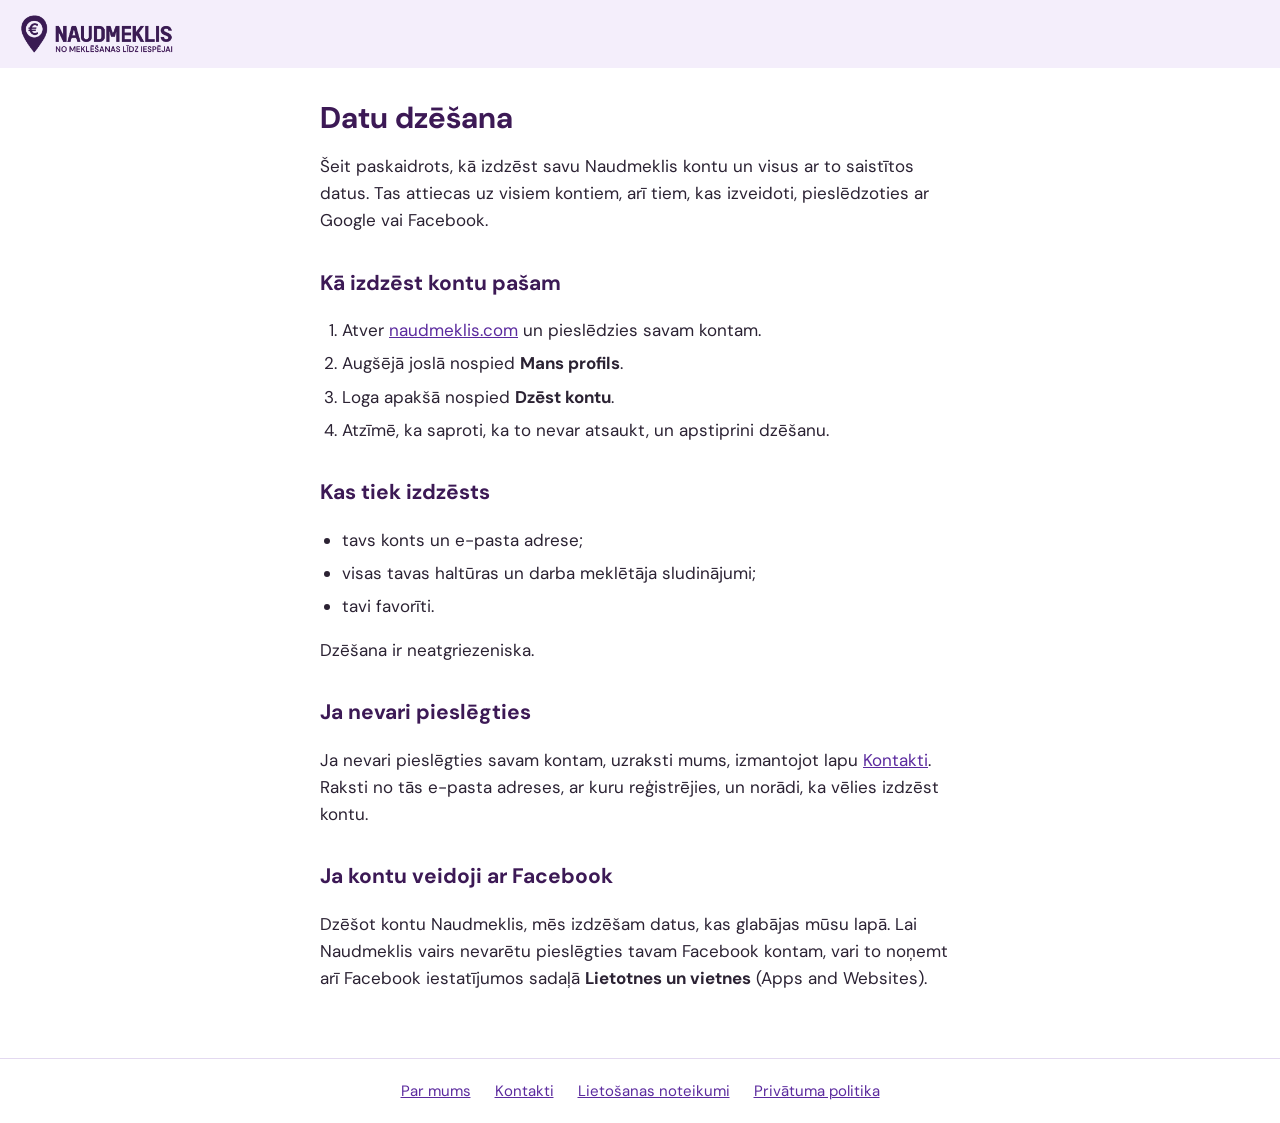
==== datu-dzesana.html @ fa1a4d8c "Add files via upload" ====
<!DOCTYPE html>
<html lang="lv">
<head>
  <meta charset="UTF-8">
  <meta name="viewport" content="width=device-width, initial-scale=1">
  <link rel="icon" type="image/png" href="naudmeklislogobezteksta.png">
  <title>Datu dzēšana – Naudmeklis</title>
  <meta name="description" content="Kā izdzēst savu Naudmeklis kontu un visus ar to saistītos datus.">

  <link rel="preconnect" href="https://fonts.googleapis.com">
  <link rel="preconnect" href="https://fonts.gstatic.com" crossorigin>
  <link href="https://fonts.googleapis.com/css2?family=DM+Sans:wght@400;700&display=swap" rel="stylesheet">

  <style>
    :root {
      --teksts: #2b2233;
      --virsraksti: #3C1955;
      --saite: #5b2a9e;
      --fons: #ffffff;
      --josla: #f4eefb;
    }
    * { box-sizing: border-box; }
    body {
      margin: 0;
      font-family: 'DM Sans', Arial, sans-serif;
      font-size: 17px;
      line-height: 1.6;
      color: var(--teksts);
      background: var(--fons);
    }
    header {
      background: var(--josla);
      padding: 14px 20px;
    }
    header img { height: 40px; display: block; }
    main {
      max-width: 680px;
      margin: 0 auto;
      padding: 32px 20px 48px;
    }
    h1 { color: var(--virsraksti); font-size: 30px; line-height: 1.2; margin: 0 0 16px; }
    h2 { color: var(--virsraksti); font-size: 21px; margin: 32px 0 8px; }
    a { color: var(--saite); }
    ol, ul { padding-left: 22px; }
    li { margin-bottom: 6px; }
    footer {
      border-top: 1px solid #e3d9f0;
      padding: 20px;
      text-align: center;
      font-size: 15px;
    }
    footer a { margin: 0 10px; }
  </style>
</head>
<body>

  <header>
    <a href="index.html"><img src="naudmeklislogoarsaukli.png" alt="Naudmeklis"></a>
  </header>

  <main>
    <h1>Datu dzēšana</h1>
    <p>Šeit paskaidrots, kā izdzēst savu Naudmeklis kontu un visus ar to saistītos datus. Tas attiecas uz visiem kontiem, arī tiem, kas izveidoti, pieslēdzoties ar Google vai Facebook.</p>

    <h2>Kā izdzēst kontu pašam</h2>
    <ol>
      <li>Atver <a href="index.html">naudmeklis.com</a> un pieslēdzies savam kontam.</li>
      <li>Augšējā joslā nospied <strong>Mans profils</strong>.</li>
      <li>Loga apakšā nospied <strong>Dzēst kontu</strong>.</li>
      <li>Atzīmē, ka saproti, ka to nevar atsaukt, un apstiprini dzēšanu.</li>
    </ol>

    <h2>Kas tiek izdzēsts</h2>
    <ul>
      <li>tavs konts un e-pasta adrese;</li>
      <li>visas tavas haltūras un darba meklētāja sludinājumi;</li>
      <li>tavi favorīti.</li>
    </ul>
    <p>Dzēšana ir neatgriezeniska.</p>

    <h2>Ja nevari pieslēgties</h2>
    <p>Ja nevari pieslēgties savam kontam, uzraksti mums, izmantojot lapu <a href="kontakti.html">Kontakti</a>. Raksti no tās e-pasta adreses, ar kuru reģistrējies, un norādi, ka vēlies izdzēst kontu.</p>

    <h2>Ja kontu veidoji ar Facebook</h2>
    <p>Dzēšot kontu Naudmeklis, mēs izdzēšam datus, kas glabājas mūsu lapā. Lai Naudmeklis vairs nevarētu pieslēgties tavam Facebook kontam, vari to noņemt arī Facebook iestatījumos sadaļā <strong>Lietotnes un vietnes</strong> (Apps and Websites).</p>
  </main>

  <footer>
    <a href="par-mums.html">Par mums</a>
    <a href="kontakti.html">Kontakti</a>
    <a href="lietosanas-noteikumi.html">Lietošanas noteikumi</a>
    <a href="privatuma-politika.html">Privātuma politika</a>
  </footer>

</body>
</html>
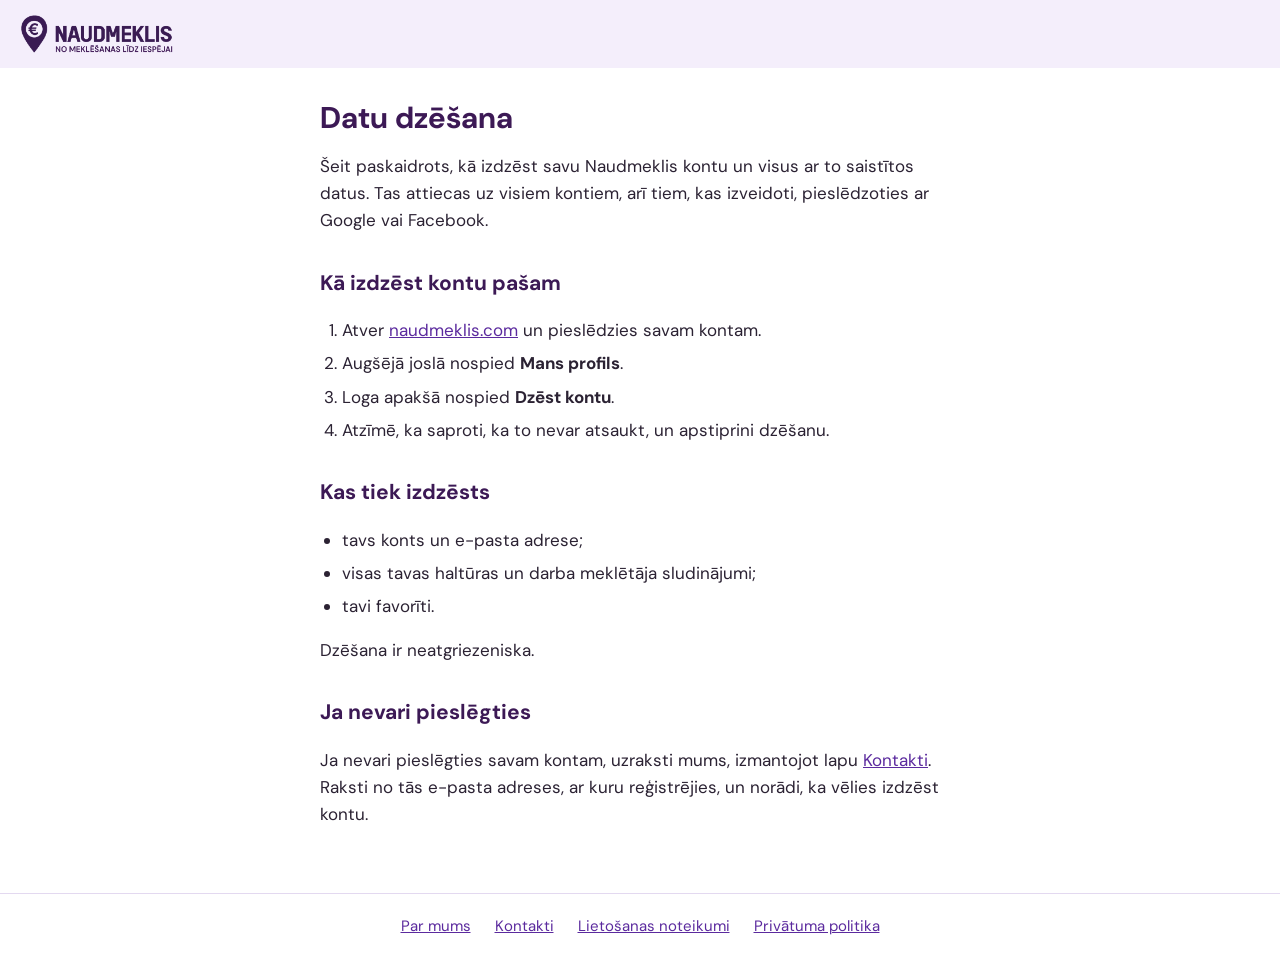
==== commit 2a37767f: "Update datu-dzesana.html" ====
--- a/datu-dzesana.html
+++ b/datu-dzesana.html
@@ -81,9 +81,7 @@
     <h2>Ja nevari pieslēgties</h2>
     <p>Ja nevari pieslēgties savam kontam, uzraksti mums, izmantojot lapu <a href="kontakti.html">Kontakti</a>. Raksti no tās e-pasta adreses, ar kuru reģistrējies, un norādi, ka vēlies izdzēst kontu.</p>
 
-    <h2>Ja kontu veidoji ar Facebook</h2>
-    <p>Dzēšot kontu Naudmeklis, mēs izdzēšam datus, kas glabājas mūsu lapā. Lai Naudmeklis vairs nevarētu pieslēgties tavam Facebook kontam, vari to noņemt arī Facebook iestatījumos sadaļā <strong>Lietotnes un vietnes</strong> (Apps and Websites).</p>
-  </main>
+    </main>
 
   <footer>
     <a href="par-mums.html">Par mums</a>
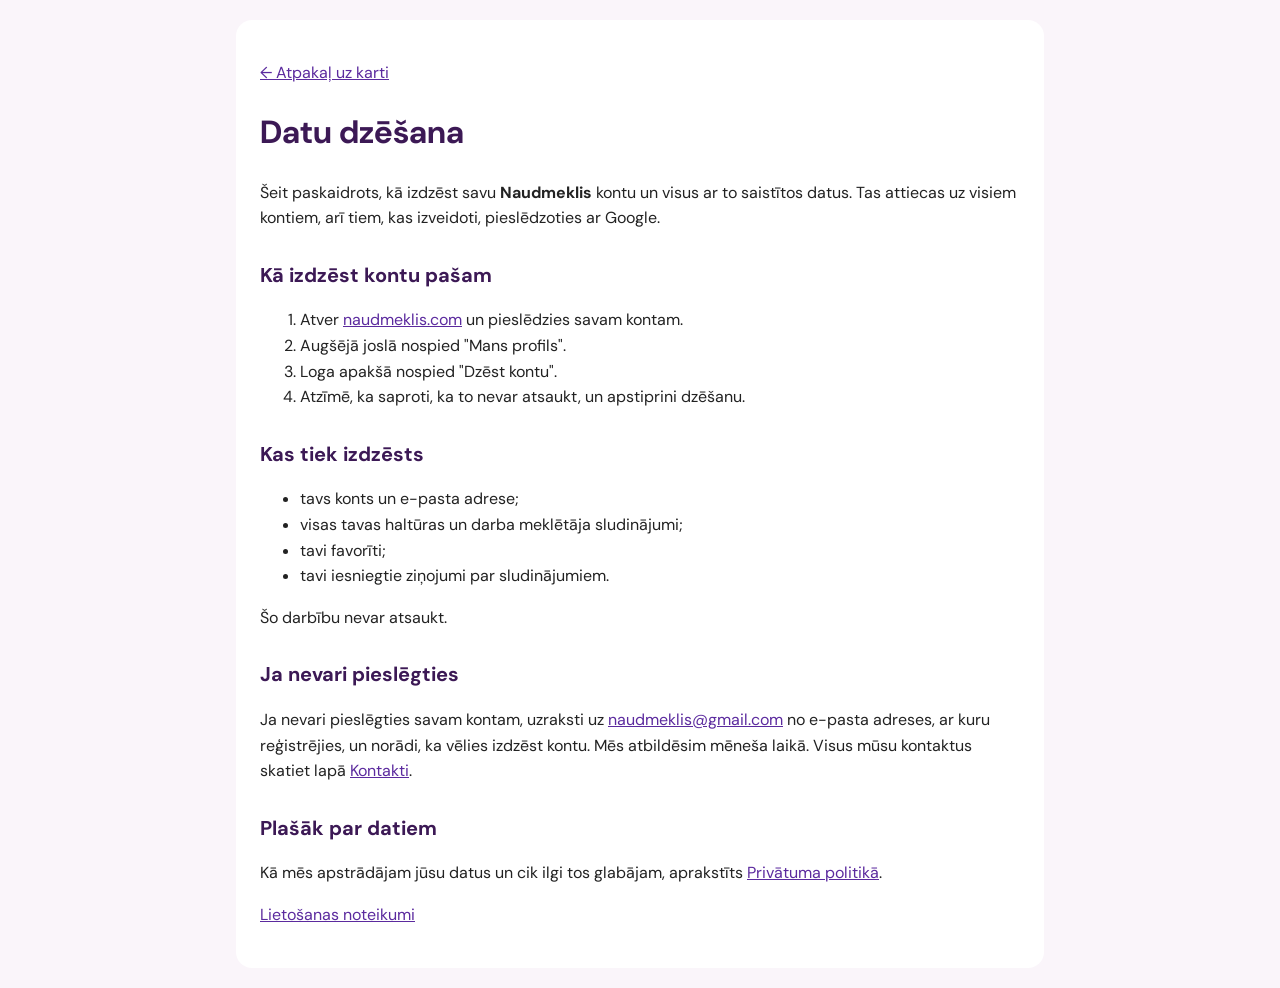
==== commit b9692804: "Add files via upload" ====
--- a/datu-dzesana.html
+++ b/datu-dzesana.html
@@ -3,92 +3,54 @@
 <head>
   <meta charset="UTF-8">
   <meta name="viewport" content="width=device-width, initial-scale=1">
-  <link rel="icon" type="image/png" href="naudmeklislogobezteksta.png">
+  <meta name="color-scheme" content="light">
   <title>Datu dzēšana – Naudmeklis</title>
   <meta name="description" content="Kā izdzēst savu Naudmeklis kontu un visus ar to saistītos datus.">
-
+  <!-- Fonts: DM Sans (Regular 400 un Bold 700) -->
   <link rel="preconnect" href="https://fonts.googleapis.com">
   <link rel="preconnect" href="https://fonts.gstatic.com" crossorigin>
   <link href="https://fonts.googleapis.com/css2?family=DM+Sans:wght@400;700&display=swap" rel="stylesheet">
-
   <style>
-    :root {
-      --teksts: #2b2233;
-      --virsraksti: #3C1955;
-      --saite: #5b2a9e;
-      --fons: #ffffff;
-      --josla: #f4eefb;
-    }
-    * { box-sizing: border-box; }
-    body {
-      margin: 0;
-      font-family: 'DM Sans', Arial, sans-serif;
-      font-size: 17px;
-      line-height: 1.6;
-      color: var(--teksts);
-      background: var(--fons);
-    }
-    header {
-      background: var(--josla);
-      padding: 14px 20px;
-    }
-    header img { height: 40px; display: block; }
-    main {
-      max-width: 680px;
-      margin: 0 auto;
-      padding: 32px 20px 48px;
-    }
-    h1 { color: var(--virsraksti); font-size: 30px; line-height: 1.2; margin: 0 0 16px; }
-    h2 { color: var(--virsraksti); font-size: 21px; margin: 32px 0 8px; }
-    a { color: var(--saite); }
-    ol, ul { padding-left: 22px; }
-    li { margin-bottom: 6px; }
-    footer {
-      border-top: 1px solid #e3d9f0;
-      padding: 20px;
-      text-align: center;
-      font-size: 15px;
-    }
-    footer a { margin: 0 10px; }
+    :root { color-scheme: light; }
+    body { font-family: "DM Sans", sans-serif; line-height: 1.6; color: #222; background: #FAF5FA; margin: 0; padding: 20px; }
+    main { max-width: 760px; margin: 0 auto; background: white; padding: 24px; border-radius: 16px; }
+    h1 { color: #3C1955; }
+    h2 { color: #3C1955; margin-top: 28px; font-size: 20px; }
+    a { color: #5b2a9e; }
   </style>
 </head>
 <body>
+<main>
+  <p><a href="index.html">&larr; Atpakaļ uz karti</a></p>
 
-  <header>
-    <a href="index.html"><img src="naudmeklislogoarsaukli.png" alt="Naudmeklis"></a>
-  </header>
+  <h1>Datu dzēšana</h1>
 
-  <main>
-    <h1>Datu dzēšana</h1>
-    <p>Šeit paskaidrots, kā izdzēst savu Naudmeklis kontu un visus ar to saistītos datus. Tas attiecas uz visiem kontiem, arī tiem, kas izveidoti, pieslēdzoties ar Google vai Facebook.</p>
+  <p>Šeit paskaidrots, kā izdzēst savu <b>Naudmeklis</b> kontu un visus ar to saistītos datus. Tas attiecas uz visiem kontiem, arī tiem, kas izveidoti, pieslēdzoties ar Google.</p>
 
-    <h2>Kā izdzēst kontu pašam</h2>
-    <ol>
-      <li>Atver <a href="index.html">naudmeklis.com</a> un pieslēdzies savam kontam.</li>
-      <li>Augšējā joslā nospied <strong>Mans profils</strong>.</li>
-      <li>Loga apakšā nospied <strong>Dzēst kontu</strong>.</li>
-      <li>Atzīmē, ka saproti, ka to nevar atsaukt, un apstiprini dzēšanu.</li>
-    </ol>
+  <h2>Kā izdzēst kontu pašam</h2>
+  <ol>
+    <li>Atver <a href="index.html">naudmeklis.com</a> un pieslēdzies savam kontam.</li>
+    <li>Augšējā joslā nospied "Mans profils".</li>
+    <li>Loga apakšā nospied "Dzēst kontu".</li>
+    <li>Atzīmē, ka saproti, ka to nevar atsaukt, un apstiprini dzēšanu.</li>
+  </ol>
 
-    <h2>Kas tiek izdzēsts</h2>
-    <ul>
-      <li>tavs konts un e-pasta adrese;</li>
-      <li>visas tavas haltūras un darba meklētāja sludinājumi;</li>
-      <li>tavi favorīti.</li>
-    </ul>
-    <p>Dzēšana ir neatgriezeniska.</p>
+  <h2>Kas tiek izdzēsts</h2>
+  <ul>
+    <li>tavs konts un e-pasta adrese;</li>
+    <li>visas tavas haltūras un darba meklētāja sludinājumi;</li>
+    <li>tavi favorīti;</li>
+    <li>tavi iesniegtie ziņojumi par sludinājumiem.</li>
+  </ul>
+  <p>Šo darbību nevar atsaukt.</p>
 
-    <h2>Ja nevari pieslēgties</h2>
-    <p>Ja nevari pieslēgties savam kontam, uzraksti mums, izmantojot lapu <a href="kontakti.html">Kontakti</a>. Raksti no tās e-pasta adreses, ar kuru reģistrējies, un norādi, ka vēlies izdzēst kontu.</p>
+  <h2>Ja nevari pieslēgties</h2>
+  <p>Ja nevari pieslēgties savam kontam, uzraksti uz <a href="mailto:naudmeklis@gmail.com">naudmeklis@gmail.com</a> no e-pasta adreses, ar kuru reģistrējies, un norādi, ka vēlies izdzēst kontu. Mēs atbildēsim mēneša laikā. Visus mūsu kontaktus skatiet lapā <a href="kontakti.html">Kontakti</a>.</p>
 
-    </main>
+  <h2>Plašāk par datiem</h2>
+  <p>Kā mēs apstrādājam jūsu datus un cik ilgi tos glabājam, aprakstīts <a href="privatuma-politika.html">Privātuma politikā</a>.</p>
 
-  <footer>
-    <a href="par-mums.html">Par mums</a>
-    <a href="kontakti.html">Kontakti</a>
-    <a href="lietosanas-noteikumi.html">Lietošanas noteikumi</a>
-    <a href="privatuma-politika.html">Privātuma politika</a>
-  </footer>
-
+  <p><a href="lietosanas-noteikumi.html">Lietošanas noteikumi</a></p>
+</main>
 </body>
 </html>
